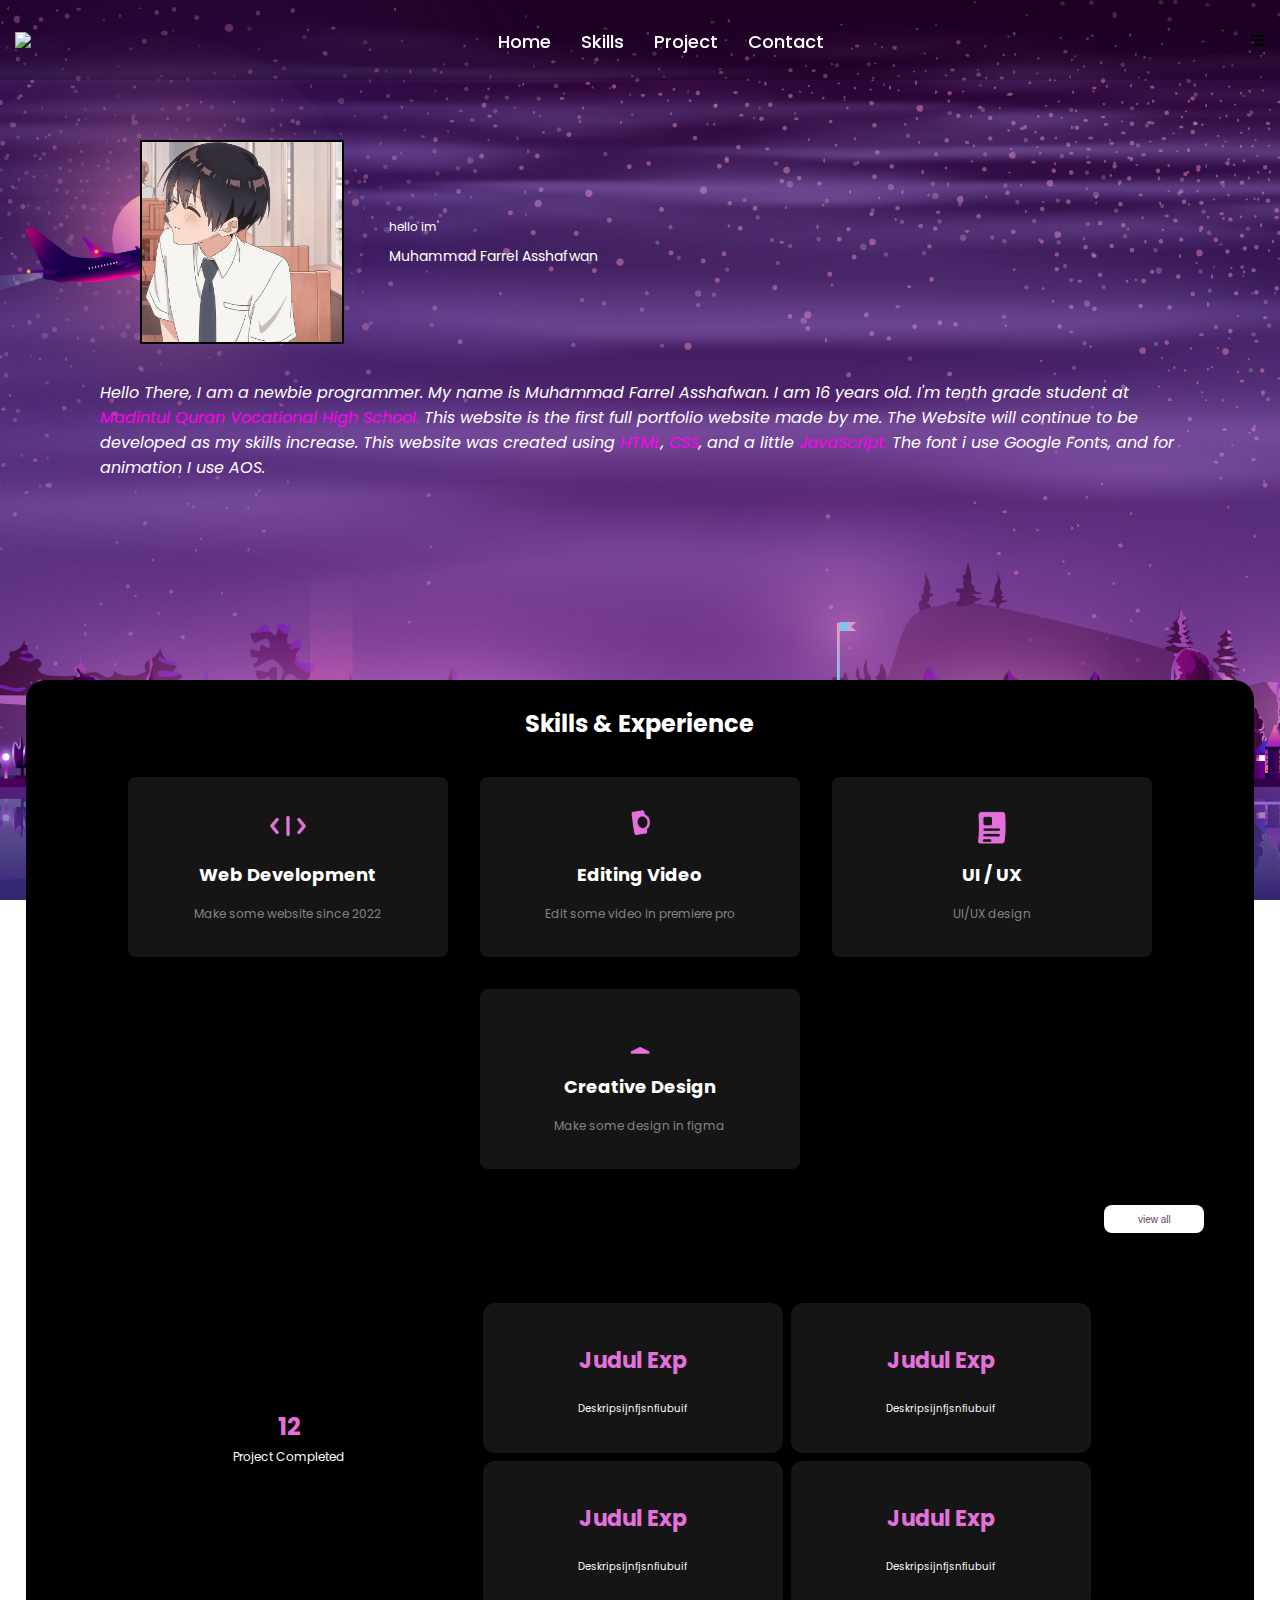
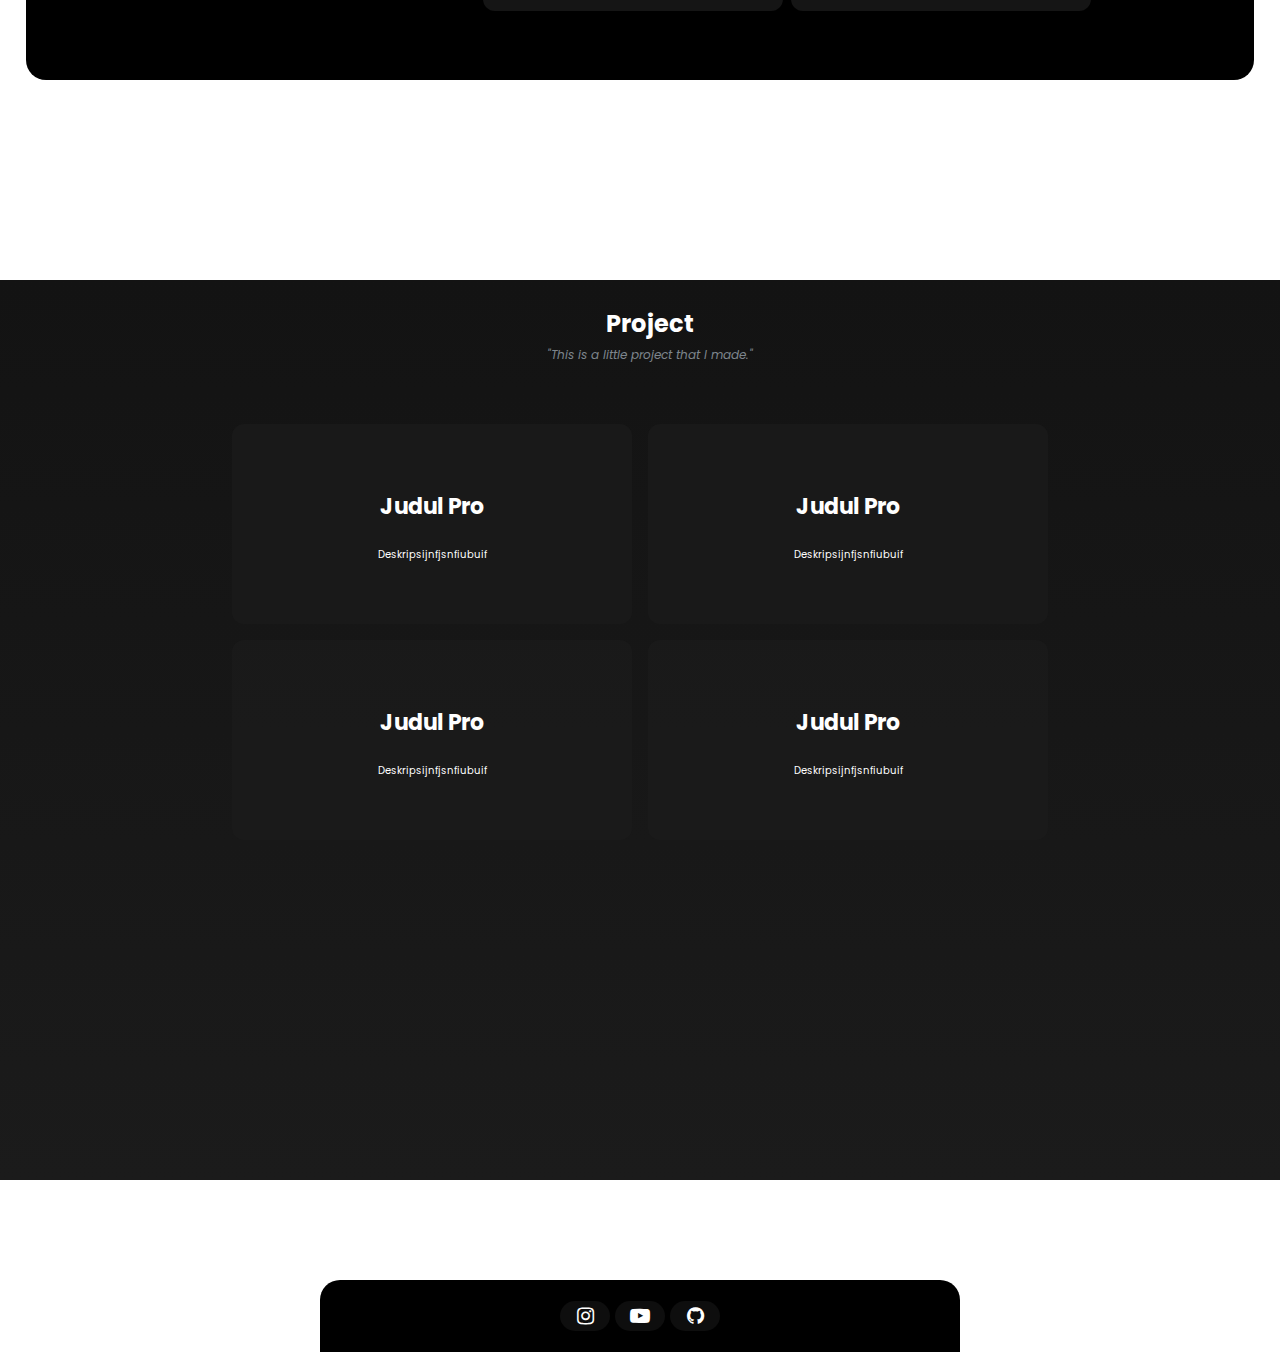
==== index.html @ 646ad8e6 "portfolio" ====
<!DOCTYPE html>
<html lang="en">

<head>
    <meta charset="UTF-8">
    <meta http-equiv="X-UA-Compatible" content="IE=edge">
    <meta name="viewport" content="width=device-width, initial-scale=1.0">
    <link rel="stylesheet" href="style.css">
    <link rel="stylesheet" href="https://cdnjs.cloudflare.com/ajax/libs/font-awesome/4.7.0/css/font-awesome.min.css">
    <title>sapwannn</title>
</head>

<body>
    <div class="container-navbar">
        <nav class="wrapper" id="menu">
            <img src="/">
            <ul class="navigation">
                <li><a href="#home">Home</a></li>
                <li><a href="#skills">Skills</a></li>
                <li><a href="#project">Project</a></li>
                <li><a href="mailto:felixasshafwan1@gmail.com" target="_blank">Contact</a></li>
            </ul>
            <i class="fa fa-bars"></i>
        </nav>
    </div>


    <!-- homepage -->

    <div class="about" id="home">
        <div class="about-container">
            <div class="about-konten">
                <img src="image/2.jpg">
                <div class="about-text">
                    <p class="nama-p">hello im'</p>
                    <h1><span class="nama-h1"></span></h1>
                    <p class="nama-p2">Muhammad Farrel Asshafwan</p>
                </div>
            </div>
            <p class="nama-p3"><i>Hello There, I am a newbie programmer.
                    My name is Muhammad Farrel Asshafwan. I am 16
                    years old. I'm tenth grade student at
                    <a class="link-text" href="https://smkmadinatulquran.sch.id/" target="_blank">Madintul Quran
                        Vocational High School.</a>
                    This website is the first full portfolio website
                    made by me. The Website will continue to be developed
                    as my skills increase. This website was created
                    using <a class="link-text" href="https://id.wikipedia.org/wiki/HTML" target="_blank">HTML</a>,
                    <a class="link-text" href="https://en.wikipedia.org/wiki/CSS" target="_blank">CSS</a>,
                    and a little
                    <a class="link-text" href="https://en.wikipedia.org/wiki/JavaScript" target="_blank">JavaScript.</a>
                    The font i use
                    Google Fonts,
                    and for animation
                    I use AOS.</i>
            </p>
        </div>
    </div>

    <!-- skills -->
    <div class="skills-center" id="skills">
        <div class="skills" id="skills">
            <div class="skills-text">
                <h1>Skills & Experience</h1>
            </div>

            <div class="card-container">
                <a href="/">
                    <p><button>view all</button></p>
                </a>
                <div class="card-body">
                    <div class="card" data-aos="fade-up">
                        <div class="card-konten">
                            <img src="icon/cute/code.gif">
                            <h2>Web Development</h2>
                            <p>Make some website since 2022</p>
                        </div>
                    </div>

                    <div class="card" data-aos="fade-up">
                        <div class="card-konten">
                            <img src="icon/cute/edit.gif">
                            <h2>Editing Video</h2>
                            <p>Edit some video in premiere pro</p>
                        </div>
                    </div>

                    <div class="card" data-aos="fade-up">
                        <div class="card-konten">
                            <img src="/icon/cute/ui.gif">
                            <h2>UI / UX</h2>
                            <p>UI/UX design </p>
                        </div>
                    </div>

                    <div class="card" data-aos="fade-up">
                        <div class="card-konten">
                            <img src="icon/cute/design.gif">
                            <h2>Creative Design</h2>
                            <p>Make some design in figma</p>
                        </div>
                    </div>
                </div>
            </div>


            <!-- experience -->

            <div class="experience">
                <div class="experience-konten">
                    <div class="exp-container">
                        <div class="exp-card2">
                            <h1>12</h1>
                            <p>Project Completed</p>
                        </div>
                        <div class="pusinganj">
                            <div class="exp-card">
                                <div class="exp-konten">
                                    <h1>Judul Exp</h1>
                                    <p>Deskripsijnfjsnfiubuif</p>
                                </div>
                                <div class="exp-konten">
                                    <h1>Judul Exp</h1>
                                    <p>Deskripsijnfjsnfiubuif</p>
                                </div>
                            </div>

                            <div class="exp-card">
                                <div class="exp-konten">
                                    <h1>Judul Exp</h1>
                                    <p>Deskripsijnfjsnfiubuif</p>
                                </div>
                                <div class="exp-konten">
                                    <h1>Judul Exp</h1>
                                    <p>Deskripsijnfjsnfiubuif</p>
                                </div>
                            </div>
                        </div>
                    </div>
                </div>
            </div>
        </div>

    </div>
    <!-- project -->

    <div class="project" id="project">
        <div class="pro-textc">
            <div class="pro-text">
                <h1>Project</h1>
                <i>
                    <p>"This is a little project that I made."</p>
                </i>
            </div>
        </div>

        <div class="pro">
            <div class="pro-card">
                <div class="pro-konten">
                    <h1>Judul Pro</h1>
                    <p>Deskripsijnfjsnfiubuif</p>
                </div>
                <div class="pro-konten">
                    <h1>Judul Pro</h1>
                    <p>Deskripsijnfjsnfiubuif</p>
                </div>
            </div>

            <div class="pro-card">
                <div class="pro-konten">
                    <h1>Judul Pro</h1>
                    <p>Deskripsijnfjsnfiubuif</p>
                </div>
                <div class="pro-konten">
                    <h1>Judul Pro</h1>
                    <p>Deskripsijnfjsnfiubuif</p>
                </div>
            </div>
        </div>



    </div>

    <!-- footer -->
    <div class="footer-center">
        <div class="footer">
            <div class="foo-container">
                <div class="foo-konten">
                    <div class="social-media">
                        <a href="instagram.html"><i class="fa fa-instagram"></i></a>
                        <a href=""><i class="fa fa-youtube-play"></i></a>
                        <a href=""><i class="fa fa-github"></i></a>
                    </div>
                </div>
            </div>
        </div>
    </div>
    <!-- script -->

    <script src="https://cdn.jsdelivr.net/npm/typed.js@2.0.12"></script>
    <script src="https://cdnjs.cloudflare.com/ajax/libs/gsap/3.11.4/gsap.min.js"></script>

    <script type="text/javascript">
        window.addEventListener('scroll', function () {
            var header = document.querySelector('.wrapper');
            header.classList.toggle('sticky', window.scrollY > 0)
        })
    </script>

    <script>
        var typed = new Typed('.nama-h1', {
            strings: ['VOCATIONAL HIGH SCHOOL STUDENT', ''],
            typeSpeed: 30,
            loop: true,
            smartBackspace: true,

        });
    </script>

    <!-- do not copy -->

    <!-- <script>
        document.oncontextmenu = function () {
            alert("Ciee mau inspect ceunah....");
            return false;
        }
    </script> -->


    <!-- apekek -->

    <script>
        function youtube() {
            let youtube = confirm('anda akan membuka youtube, anda yakin?')

            if (youtube) {
                window.location.assign('https://youtube.com/sapwan')
            } else {
                alert('thx')
            }
        }
    </script>

    <script src="script.js"></script>
</body>


</html>
---- style.css ----
@import url("https://fonts.googleapis.com/css2?family=Poppins:wght@400;500&display=swap");

@-webkit-keyframes glow {
  from {
    text-shadow: 0 0 2px purple, 0 0 2px purple, 0 0 2px purple;
  }
  to {
    text-shadow: 0 0 2px #ff00ea, 0 0 3px #ff00ea, 0 0 4px #ff00ea, 0 0 5px #ff00ea;
  }
}


* {
  scroll-behavior: smooth;
}

body {
  font-family: "Poppins", sans-serif;
  margin: 0;
  padding: 0;
  background: url(image/15\ \(1\).jpg);
  background-size: cover;
  background-position: top center;
  background-attachment: fixed;
}

.container-navbar {
  display: flex;
  width: 100%;
  height: 6vh;
  position: fixed;
  top: 0;
  right: 0px;
  left: 0px;
  z-index: 1000000000000;
  justify-content: center;
  /* background: purple; */
}

.wrapper {
  display: flex;
  justify-content: space-between;
  align-items: center;
  /* font-size: 20px; */
  padding: 15px;
  width: 100%;
  height: 50px;
  background-color: rgba(0, 0, 0, 0.202);
  transition: .6s;
  
}

.wrapper ul li{
  font-size: 22px;
  transition: .6s;
}

.wrapper.sticky{
  background-color: #1b1b1b9a;
  width: 80%;
  border-radius: 30px;
  box-shadow: 0 4px 8px 0 rgba(0, 0, 0, 0.2);
}

.wrapper.sticky ul li a{
  font-size: 15px;
  color: white;
  transition: all .6s ease-in-out;
}
.navigation {
  display: flex;
  flex-direction: row;
  justify-content: space-between;
}

.navigation  li {
  list-style-type: none;
  padding: 15px;
}

.navigation  li  a {
  color: white;
  font-size: 18px;
  font-weight: 500;
  text-decoration: none;
  text-transform: capitalize;
}

.navigation > li > a:hover {
  color: #ddd;
  transition: all 0.3s ease-in-out;
}

.active {
  background-color: black;
  color: white;
  padding: 15px;
}

.active:hover {
  color: white !important;
}

/* about */

.about {
  color: white;
  height: 95vh;
}

.about-container {
  /* margin: 100px 100px 0px 100px; */
}

.about-konten {
  display: flex;
  flex-direction: row;
  padding: 140px;
  padding-bottom: 0;
}

.about-konten img {
  width: 400px;
  border: 2px solid black;
}

.about-text {
  display: flex;
  flex-direction: column;
  margin-left: 40px;
  align-self: center;
}

.about-text p {
  text-align: start;
  margin: 5px;
}

.about-text h1{
  font-size: 40px;
  text-align: start;
  margin: 0;
  color: #ff00ea;
  font-weight: bold;
  animation: glow 1s ease-in-out infinite alternate;
}

.nama-p {
  font-size: 14px;
}

.nama-p2 {
  font-size: 16px;
}

.nama-p3 {
  text-align: start;
  padding: 100px;
  padding-top: 20px;
  padding-bottom: 60px;
  font-size: 18px;
}

.link-text {
  text-decoration: none;
  font-size: 18;
  color: #ff00ea;
  animation: glow 1s ease-in-out infinite alternate;
}

/* skills */

.skills-center {
  display: flex;
  justify-content: center;
  margin-top: 50px;
}

.skills {
  height: 100vh;
  background-color: black;
  /* background: linear-gradient(#1b1b1b, rgba(0, 0, 0, 0.926)); */
  width: 96vw;
  border-radius: 20px;
}

.skills-text {
  text-align: center;
  color: white;
  margin: 0px;
  padding-top: 10px;
}

.skills button {
  background-color: white;
  color: #633c60;
  font-size: 14px;
  border-radius: 8px;
  border: none;
  float: right;
  margin-right: 50px;
  width: 120px;
  height: 30px;
}

.skills button:hover {
  transition: 0.2s all ease-in-out;
  background-color: #633c60;
  color: white;
  font-size: 14px;
  border-radius: 8px;
  border: none;
  float: right;
  margin-right: 50px;
  width: 120px;
  height: 30px;
}


.card-container {
  display: flex;
  flex-direction: column-reverse;
}

.card-body {
  display: flex;
  justify-content: space-around;
  margin: 20px 0px;
}

.card {
  width: 340px;
  height: 200px;
  background-color: #1b1b1bc6;
  /* box-shadow: 0px 4px 12px 0px #7d858c; */
  border-radius: 8px;
}

.card-konten {
  display: flex;
  justify-content: center;
  align-items: center;
  flex-direction: column;
}

.card-konten > img {
  padding-top: 9%;
  width: 40px;
  height: 40px;
}

.card-konten h2 {
  color: white;
  font-size: 22px;
}

.card-konten p {
  font-size: 15px;
  color: #7d858c;
  margin: 4px;
}


/* experience */

.experience {
  margin: 70px;
}

.exp-container {
  display: flex;
  align-items: center;
  justify-content: space-evenly;
  text-align: center;
  gap: 200px;
}

.exp-card2 {
  display: flex;
  flex-direction: column;
  width: 200px;
  height: 100px;
}

.exp-card2 h1 {
  margin: 5px;
  color: #e471db;
}

.exp-card2 p {
  margin: 5px;
  color: white;
}


.pusinganj {
  display: flex;
  flex-direction: column;
  gap: 0.5rem;
}

.exp-card {
  display: flex;
  flex-direction: row;
  justify-content: flex-end;
  gap: 0.5rem;
}

.exp-konten {
  display: flex;
  flex-direction: column;
  justify-content: center;
  text-align: center;
  font-size: 14px;
  width: 400px;
  height: 200px;
  background-color: #1b1b1bc6;
  border-radius: 12px;
  color: white;
}

.exp-konten h1 {
  color: #e471db;
}



/* project */

.project {
  margin-top: 200px;
  background: linear-gradient(rgba(0, 0, 0, 0.926), #1b1b1b);
  height: 100vh;
}

.pro-textc {
  margin: 60px;
}

.pro-text {
  padding-left: 20px;
  padding-top: 10px;
  text-align: center;
}

.pro-text h1 {
  color: white;
  margin-bottom: 5px;
}

.pro-text p {
  color: #7d858c;
  margin:0 ;
}

.pro {
  margin-top: 2%;
  display: flex;
  flex-direction: column;
  gap: 1rem;
  align-items: center;
}

.pro-card {
  display: flex;
  flex-direction: row;
  justify-content: flex-end;
  gap: 1rem;
}

.pro-konten {
  display: flex;
  flex-direction: column;
  justify-content: center;
  text-align: center;
  font-size: 14px;
  width: 600px;
  height: 300px;
  background-color: #1b1b1bc6;
  border-radius: 12px;
  color: white;
}


/* footer */

.footer-center {
  display: flex;
  justify-content: center;
}

.footer {
  margin-top: 100px;
  height: 10vh;
  width: 50vw;
  border-top-left-radius: 20px;
  border-top-right-radius: 20px;
  background-color: black;
  display: flex;
  align-items: center;
  justify-content: center;
}

.social-media {
  animation: glow 1s ease-in-out infinite alternate;
  display: flex;
  flex-direction: row;
  justify-content: space-evenly;
  gap: 5px;
}

.social-media a {
  text-decoration: none;
  color: white;
  font-size: 30px;
  background-color: #1b1b1b81;
  width: 50px;
  border-radius: 60px;
  text-align: center;
}


/* responsive hp kecil */

@media screen and (max-width: 1502px){
  .container-navbar {

  }

  /* body */

  .about {
    height: 70vh;
  }

  .about-konten img {
    width: 200px;
  }
  .about-text h1 {
    font-size: 20px;
  }
  .about-text p {
    text-align: start;
    margin: 5px;
  }
  .nama-p {
    font-size: 12px;
  }
  .nama-p2 {
    font-size: 14px;
  }
  .nama-p3 {
    text-align: start;
    padding: 100px;
    padding-top: 20px;
    padding-bottom: 60px;
    font-size: 16px;
  }

  /* skills */

  .skills {
    height: 1000px;
  }

  .skills-text h1 {
    font-size: 24px;
  }

  .skills button {
    width: 100px;
    height: 28px;
    font-size: 10px;
  }

  .card {
    width: 320px;
    height: 180px;
  }

  .card-body {
    display: flex;
    flex-wrap: wrap;
    gap: 2rem;
    margin: 20px 20px;
    justify-content: center;
  }

  .card-konten h2 {
    color: white;
    font-size: 18px;
  }
  
  .card-konten p {
    font-size: 12px;
    color: #7d858c;
    margin: 2px;
  }

  /* exp */

  .exp-container {
    gap: 0;
  }

  .exp-card2 h1{
    margin: 2px;
    font-size: 24px;
  }

  .exp-card2 p {
    margin: 2px;
    font-size: 12px;
  }

  .exp-konten {
    width: 300px;
    height: 150px;
  }

  .exp-konten h1 {
    font-size: 22px;
  }

  .exp-konten p {
    font-size: 10px;
  }

  /* project */

  .pro-text h1 {
    font-size: 24px;
  }

  .pro-text p {
    font-size: 12px;
  }

  .pro-konten {
    width: 400px;
    height: 200px;
  }

  .pro-konten h1 {
    font-size: 22px;
  }

  .pro-konten p {
    font-size: 10px;
  }

  /* footer */

  .footer {
    height: 8vh;
  }

  .social-media a {
    font-size: 20px;
  }



}

@media screen and (max-width: 955px){
  .container-navbar {

  }

  /* body */

  .about {
    height: 70vh;
  }

  .about-konten img {
    width: 200px;
  }
  .about-text h1 {
    font-size: 20px;
  }
  .about-text p {
    text-align: start;
    margin: 5px;
  }
  .nama-p {
    font-size: 12px;
  }
  .nama-p2 {
    font-size: 14px;
  }
  .nama-p3 {
    text-align: start;
    padding: 100px;
    padding-top: 20px;
    padding-bottom: 60px;
    font-size: 16px;
  }

  /* skills */

  .skills {
    height: 1000px;
  }

  .skills-text h1 {
    font-size: 24px;
  }

  .skills button {
    width: 100px;
    height: 28px;
    font-size: 10px;
  }

  .card {
    width: 320px;
    height: 180px;
  }

  .card-body {
    display: flex;
    flex-wrap: wrap;
    gap: 2rem;
    margin: 20px 20px;
    justify-content: center;
  }

  .card-konten h2 {
    color: white;
    font-size: 18px;
  }
  
  .card-konten p {
    font-size: 12px;
    color: #7d858c;
    margin: 2px;
  }

  /* exp */

  .exp-container {
    gap: 0;
  }

  .exp-card2 h1{
    margin: 1px;
    font-size: 20px;
  }

  .exp-card2 p {
    margin: 2px;
    font-size: 10px;
  }

  .exp-konten {
    width: 300px;
    height: 150px;
  }

  .exp-konten h1 {
    font-size: 22px;
  }

  .exp-konten p {
    font-size: 10px;
  }

  /* project */

  .pro-text h1 {
    font-size: 24px;
  }

  .pro-text p {
    font-size: 12px;
  }

  .pro-konten {
    width: 400px;
    height: 200px;
  }

  .pro-konten h1 {
    font-size: 22px;
  }

  .pro-konten p {
    font-size: 10px;
  }

  /* footer */

  .footer {
    height: 8vh;
  }

  .social-media a {
    font-size: 20px;
  }



}

@media screen and (max-width: 853px){
  .container-navbar {

  }

  /* body */

  .about {
    height: 70vh;
  }

  .about-konten img {
    width: 200px;
  }
  .about-text h1 {
    font-size: 20px;
  }
  .about-text p {
    text-align: start;
    margin: 5px;
  }
  .nama-p {
    font-size: 12px;
  }
  .nama-p2 {
    font-size: 14px;
  }
  .nama-p3 {
    text-align: start;
    padding: 100px;
    padding-top: 20px;
    padding-bottom: 60px;
    font-size: 16px;
  }

  /* skills */

  .skills {
    height: 1000px;
  }

  .skills-text h1 {
    font-size: 24px;
  }

  .skills button {
    width: 100px;
    height: 28px;
    font-size: 10px;
  }

  .card {
    width: 320px;
    height: 180px;
  }

  .card-body {
    display: flex;
    flex-wrap: wrap;
    gap: 2rem;
    margin: 20px 20px;
    justify-content: center;
  }

  .card-konten h2 {
    color: white;
    font-size: 18px;
  }
  
  .card-konten p {
    font-size: 12px;
    color: #7d858c;
    margin: 2px;
  }

  /* exp */

  .exp-container {
    gap: 0;
  }

  .exp-card2 h1{
    margin: 1px;
    font-size: 20px;
  }

  .exp-card2 p {
    margin: 2px;
    font-size: 10px;
  }

  .exp-konten {
    width: 300px;
    height: 150px;

  }

  .exp-konten h1 {
    font-size: 22px;
  }

  .exp-konten p {
    font-size: 10px;
  }

  /* project */

  .pro-text h1 {
    font-size: 24px;
  }

  .pro-text p {
    font-size: 12px;
  }

  .pro-konten {
    width: 400px;
    height: 200px;
  }

  .pro-konten h1 {
    font-size: 22px;
  }

  .pro-konten p {
    font-size: 10px;
  }

  /* footer */

  .footer {
    height: 8vh;
  }

  .social-media a {
    font-size: 20px;
  }



}
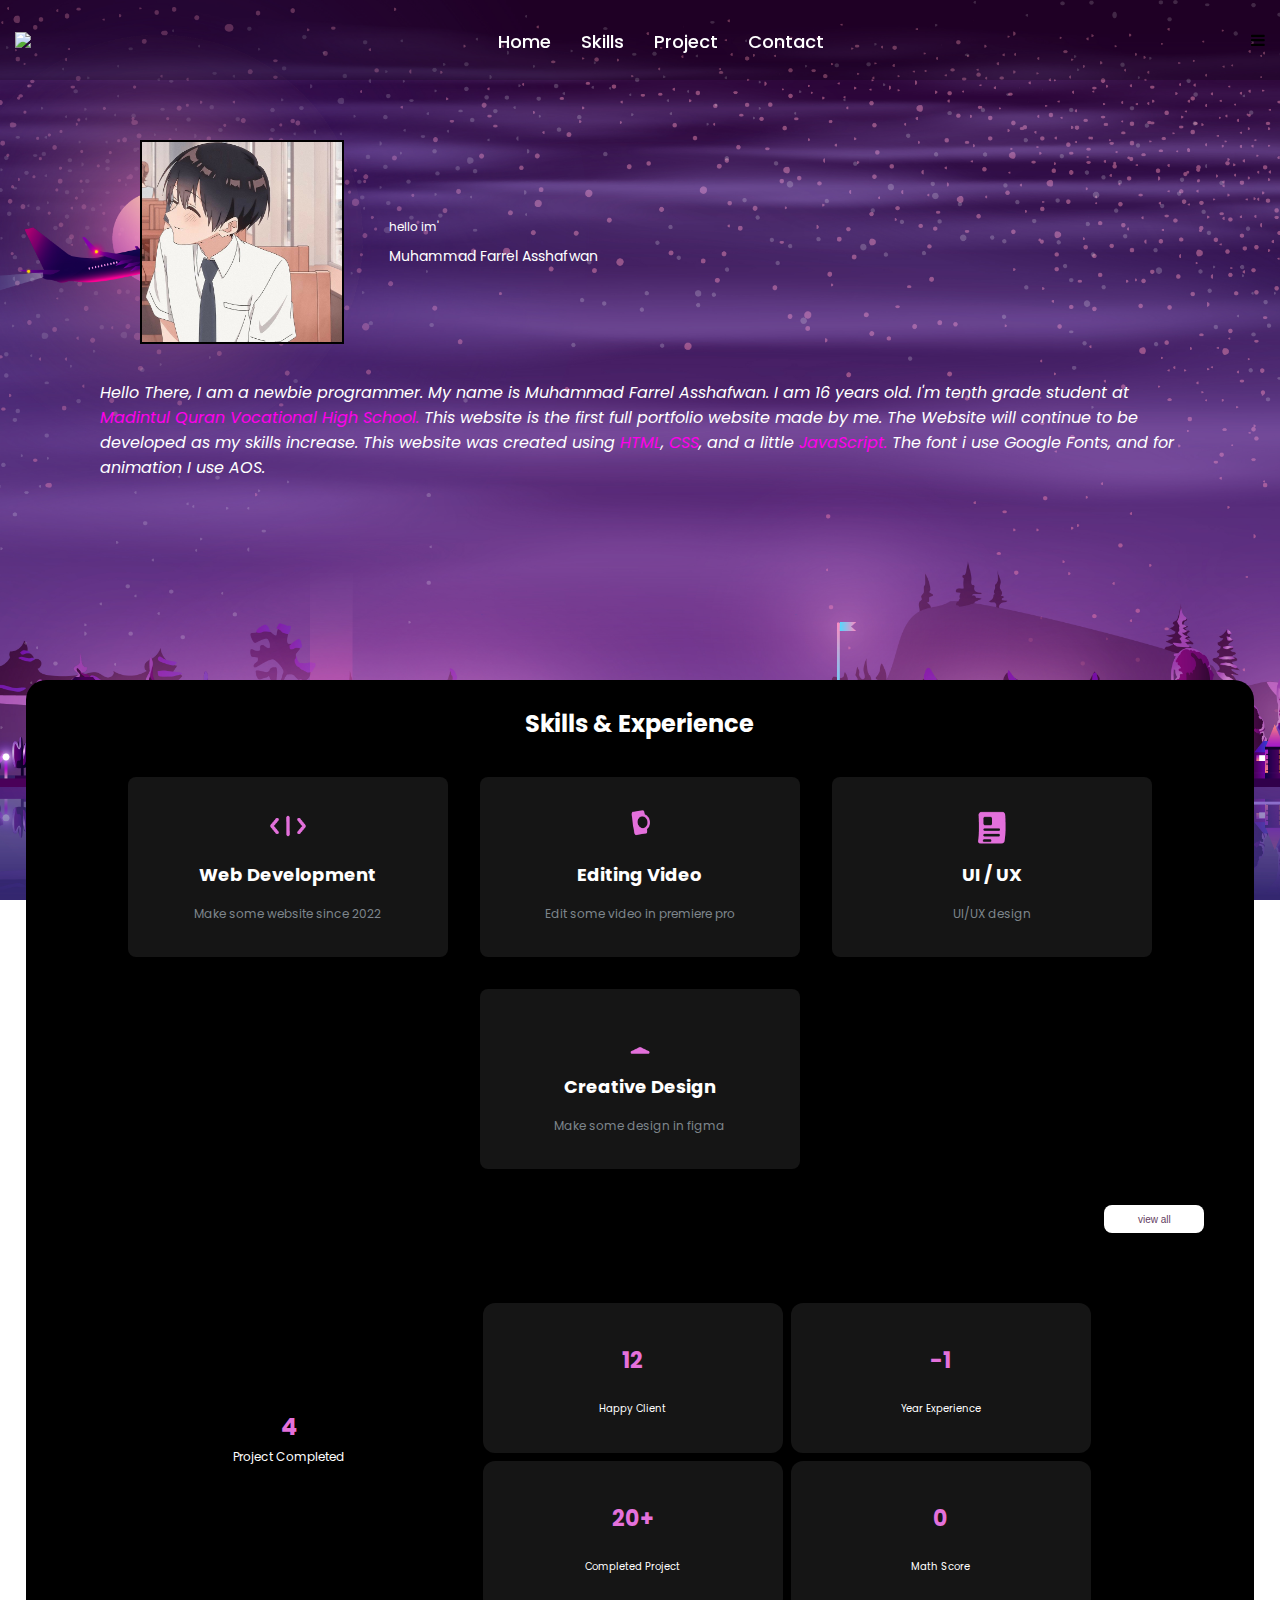
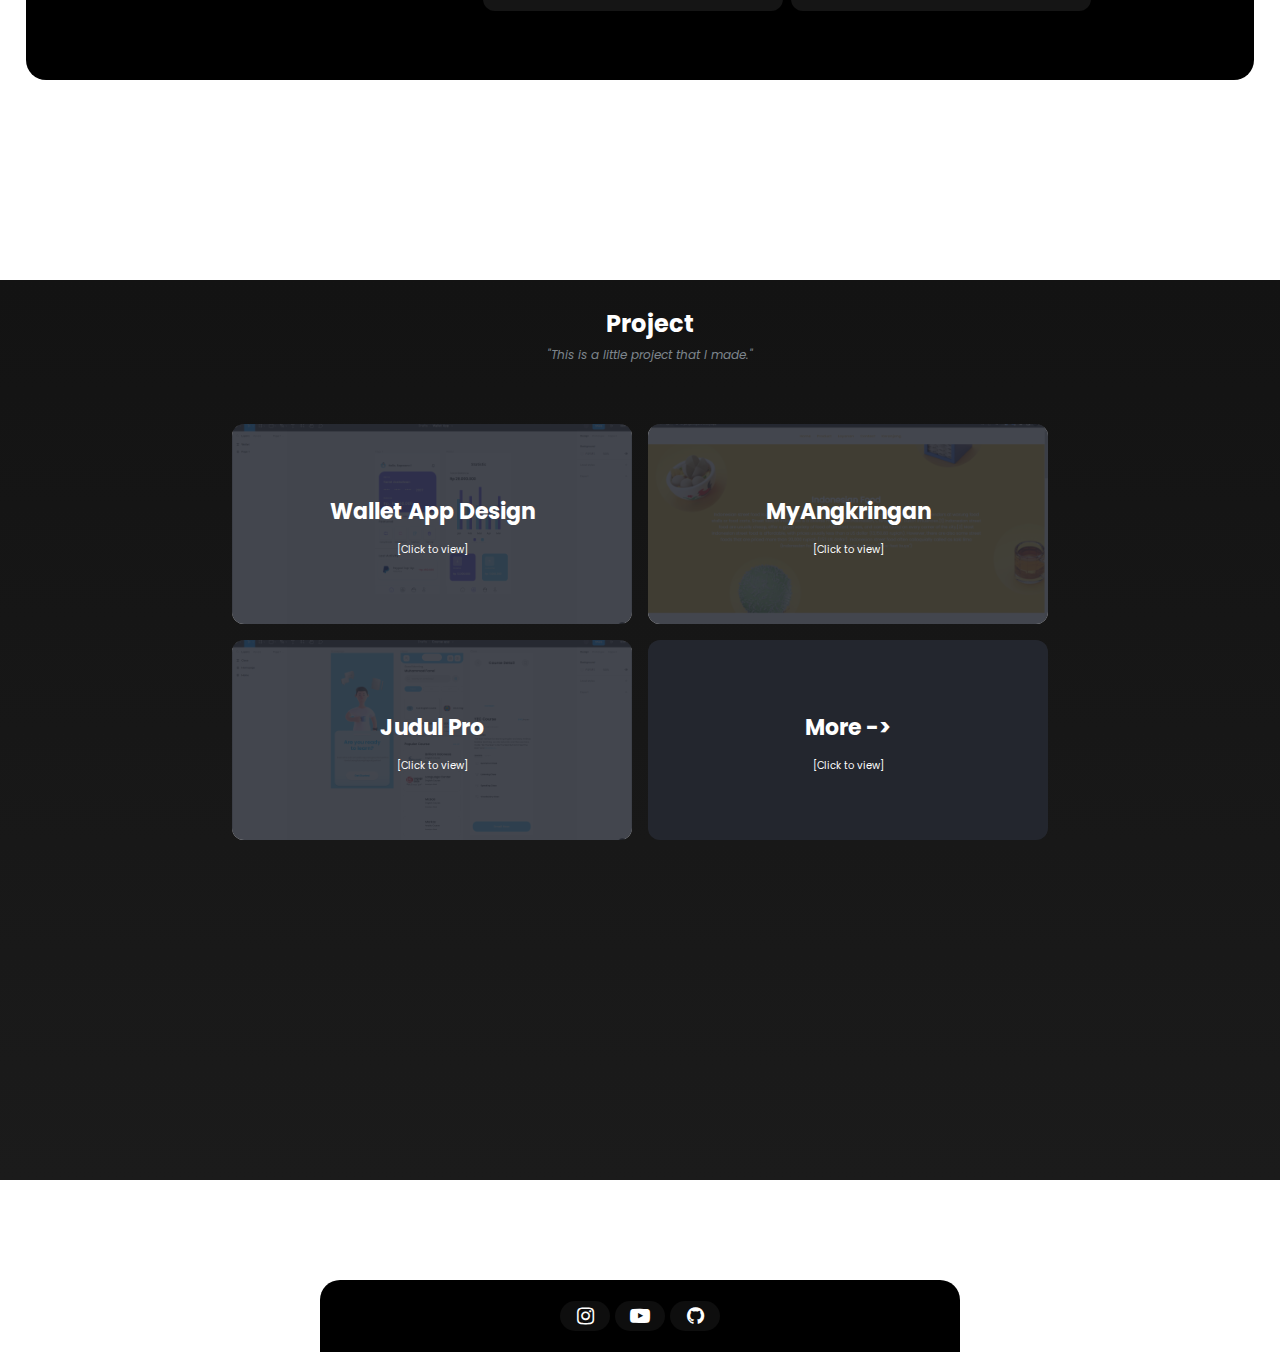
==== commit 1563ef37: "0.2" ====
--- a/index.html
+++ b/index.html
@@ -7,6 +7,7 @@
     <meta name="viewport" content="width=device-width, initial-scale=1.0">
     <link rel="stylesheet" href="style.css">
     <link rel="stylesheet" href="https://cdnjs.cloudflare.com/ajax/libs/font-awesome/4.7.0/css/font-awesome.min.css">
+    <link rel="icon" href="icon/cute/code.gif">
     <title>sapwannn</title>
 </head>
 
@@ -110,32 +111,35 @@
                 <div class="experience-konten">
                     <div class="exp-container">
                         <div class="exp-card2">
-                            <h1>12</h1>
+                            <h1>4</h1>
                             <p>Project Completed</p>
                         </div>
-                        <div class="pusinganj">
+                        <div class="item-1">
+                            <div class="pusinganj">
+                                <div class="exp-card">
+                                    <div class="exp-konten">
+                                        <h1>12</h1>
+                                        <p>Happy Client</p>
+                                    </div>
+                                    <div class="exp-konten">
+                                        <h1>-1</h1>
+                                        <p>Year Experience</p>
+                                    </div>
+                                </div>
+                            </div>
+
                             <div class="exp-card">
                                 <div class="exp-konten">
-                                    <h1>Judul Exp</h1>
-                                    <p>Deskripsijnfjsnfiubuif</p>
+                                    <h1>20+</h1>
+                                    <p>Completed Project</p>
                                 </div>
                                 <div class="exp-konten">
-                                    <h1>Judul Exp</h1>
-                                    <p>Deskripsijnfjsnfiubuif</p>
+                                    <h1>0</h1>
+                                    <p>Math Score</p>
                                 </div>
                             </div>
-
-                            <div class="exp-card">
-                                <div class="exp-konten">
-                                    <h1>Judul Exp</h1>
-                                    <p>Deskripsijnfjsnfiubuif</p>
-                                </div>
-                                <div class="exp-konten">
-                                    <h1>Judul Exp</h1>
-                                    <p>Deskripsijnfjsnfiubuif</p>
-                                </div>
-                            </div>
-                        </div>
+                        </div>
+
                     </div>
                 </div>
             </div>
@@ -156,24 +160,41 @@
 
         <div class="pro">
             <div class="pro-card">
+                <div class="pro-konten design">
+                    <div class="pro-title">
+                        <a
+                            href="https://www.figma.com/file/cu4I8w7ZpI0JVRjGTTDQMb/Wallet-App?node-id=0%3A1&t=2slORShEPmkWuY1y-0">
+                            <h1>Wallet App Design</h1>
+                            <p>[Click to view]</p>
+                        </a>
+                    </div>
+                </div>
+                <div class="pro-konten myangkringan">
+                    <div class="pro-title">
+                        <a href="https://myangkringan.netlify.app/">
+                            <h1>MyAngkringan</h1>
+                            <p>[Click to view]</p>
+                        </a>
+                    </div>
+                </div>
+            </div>
+
+            <div class="pro-card ">
+                <div class="pro-konten courseapp">
+                    <div class="pro-title">
+                        <a href="https://www.figma.com/file/1PpTtT7mvBvwA7afaP9ETp/Course-app?node-id=0%3A1&t=iumP52LBMfvbnWMj-0">
+                            <h1>Judul Pro</h1>
+                            <p>[Click to view]</p>
+                        </a>
+                    </div>
+                </div>
                 <div class="pro-konten">
-                    <h1>Judul Pro</h1>
-                    <p>Deskripsijnfjsnfiubuif</p>
-                </div>
-                <div class="pro-konten">
-                    <h1>Judul Pro</h1>
-                    <p>Deskripsijnfjsnfiubuif</p>
-                </div>
-            </div>
-
-            <div class="pro-card">
-                <div class="pro-konten">
-                    <h1>Judul Pro</h1>
-                    <p>Deskripsijnfjsnfiubuif</p>
-                </div>
-                <div class="pro-konten">
-                    <h1>Judul Pro</h1>
-                    <p>Deskripsijnfjsnfiubuif</p>
+                    <div class="pro-title">
+                        <a href="project.html">
+                            <h1>More -></h1>
+                            <p>[Click to view]</p>
+                        </a>
+                    </div>
                 </div>
             </div>
         </div>
@@ -222,7 +243,7 @@
 
     <!-- <script>
         document.oncontextmenu = function () {
-            alert("Ciee mau inspect ceunah....");
+            alert("Cieee yang mau inspect nii....");
             return false;
         }
     </script> -->
@@ -242,6 +263,10 @@
         }
     </script>
 
+    <script>
+        document.getElementsByName
+    </script>
+
     <script src="script.js"></script>
 </body>
 
--- a/style.css
+++ b/style.css
@@ -224,7 +224,7 @@
 
 .card-body {
   display: flex;
-  justify-content: space-around;
+  justify-content: space-evenly;
   margin: 20px 0px;
 }
 
@@ -294,6 +294,12 @@
 
 
 .pusinganj {
+  display: flex;
+  flex-direction: column;
+  gap: 0.5rem;
+}
+
+.item-1 {
   display: flex;
   flex-direction: column;
   gap: 0.5rem;
@@ -381,6 +387,56 @@
   color: white;
 }
 
+.pro-title {
+  display: flex;
+  flex-direction: column;
+  border-radius: 12px;
+  opacity: 1;
+  width: 100%;
+  height: 100%;
+  align-items: center;
+  text-align: center;
+  justify-content: center;
+  background: #252932dc;
+}
+
+.pro-title:hover {
+  display: flex;
+  flex-direction: column;
+  border-radius: 12px;
+  opacity: 10;
+  width: 100%;
+  height: 100%;
+  align-items: center;
+  text-align: center;
+  justify-content: center;
+  background: #252932f0;
+  transition: 0.3s all ease-in-out;
+}
+
+
+.pro-title a {
+  text-decoration: none;
+  color: white;
+}
+
+.design {
+  background: url(project/walletapp.png);
+  background-size: cover;
+  background-position: center center;
+}
+
+.myangkringan {
+  background: url(project/myangkringan.png);
+  background-size: cover;
+  background-position: center center;
+}
+
+.courseapp {
+  background: url(project/course.png);
+  background-size: cover;
+  background-position: center center;
+}
 
 /* footer */
 
@@ -420,7 +476,7 @@
 }
 
 
-/* responsive hp kecil */
+/* responsive */
 
 @media screen and (max-width: 1502px){
   .container-navbar {
@@ -704,7 +760,7 @@
 
 }
 
-@media screen and (max-width: 853px){
+@media screen and (max-width: 820px){
   .container-navbar {
 
   }
@@ -782,7 +838,7 @@
   /* exp */
 
   .exp-container {
-    gap: 0;
+    gap: 20px;
   }
 
   .exp-card2 h1{
@@ -820,8 +876,8 @@
   }
 
   .pro-konten {
-    width: 400px;
-    height: 200px;
+    width: 360px;
+    height: 160px;
   }
 
   .pro-konten h1 {
@@ -846,3 +902,1257 @@
 
 }
 
+@media screen and (max-width: 743px){
+  .container-navbar {
+
+  }
+
+  /* body */
+
+  .about {
+    height: 70vh;
+  }
+
+  .about-konten img {
+    width: 180px;
+  }
+  .about-text h1 {
+    font-size: 16px;
+  }
+  .about-text p {
+    text-align: start;
+    margin: 5px;
+  }
+  .nama-p {
+    font-size: 8px;
+  }
+  .nama-p2 {
+    font-size: 10px;
+  }
+  .nama-p3 {
+    text-align: start;
+    padding: 100px;
+    padding-top: 20px;
+    padding-bottom: 60px;
+    font-size: 12px;
+  }
+
+  /* skills */
+
+  .skills {
+    height: 900px;
+  }
+
+  .skills-text h1 {
+    font-size: 20px;
+  }
+
+  .skills button {
+    width: 100px;
+    height: 28px;
+    font-size: 10px;
+  }
+
+  .card {
+    width: 300px;
+    height: 160px;
+  }
+
+  .card-body {
+    display: flex;
+    flex-wrap: wrap;
+    gap: 2rem;
+    margin: 20px 20px;
+    justify-content: center;
+  }
+
+  .card-konten h2 {
+    color: white;
+    font-size: 16px;
+  }
+  
+  .card-konten p {
+    font-size: 10px;
+    color: #7d858c;
+    margin: 2px;
+  }
+
+  .card-konten img {
+    width: 28px;
+    height: 28px;
+  }
+
+  /* exp */
+
+  .exp-container {
+    gap: 20px;
+  }
+
+  .exp-card2 h1{
+    margin: 1px;
+    font-size: 16px;
+  }
+
+  .exp-card2 p {
+    margin: 2px;
+    font-size: 8px;
+  }
+
+  .exp-konten {
+    width: 260px;
+    height: 120px;
+  }
+
+  .exp-konten h1 {
+    font-size: 18px;
+  }
+
+  .exp-konten p {
+    font-size: 8px;
+  }
+
+  /* project */
+
+  .pro-text h1 {
+    font-size: 20px;
+  }
+
+  .pro-text p {
+    font-size: 10px;
+  }
+
+  .pro-konten {
+    width: 340px;
+    height: 140px;
+  }
+
+  .pro-konten h1 {
+    font-size: 20px;
+  }
+
+  .pro-konten p {
+    font-size: 8px;
+  }
+
+  /* footer */
+
+  .footer {
+    height: 8vh;
+  }
+
+  .social-media a {
+    font-size: 20px;
+  }
+
+
+
+}
+
+@media screen and (max-width: 700px){
+  .container-navbar {
+
+  }
+
+  /* body */
+
+  .about {
+    height: 70vh;
+  }
+
+  .about-konten img {
+    width: 180px;
+  }
+  .about-text h1 {
+    font-size: 16px;
+  }
+  .about-text p {
+    text-align: start;
+    margin: 5px;
+  }
+  .nama-p {
+    font-size: 8px;
+  }
+  .nama-p2 {
+    font-size: 10px;
+  }
+  .nama-p3 {
+    text-align: start;
+    padding: 100px;
+    padding-top: 20px;
+    padding-bottom: 60px;
+    font-size: 12px;
+  }
+
+  /* skills */
+
+  .skills {
+    height: 900px;
+  }
+
+  .skills-text h1 {
+    font-size: 20px;
+  }
+
+  .skills button {
+    width: 100px;
+    height: 28px;
+    font-size: 10px;
+  }
+
+  .card {
+    width: 280px;
+    height: 140px;
+  }
+
+  .card-body {
+    display: flex;
+    flex-wrap: wrap;
+    gap: 2rem;
+    margin: 20px 20px;
+    justify-content: center;
+  }
+
+  .card-konten h2 {
+    color: white;
+    font-size: 14px;
+  }
+  
+  .card-konten p {
+    font-size: 8px;
+    color: #7d858c;
+    margin: 2px;
+  }
+
+  .card-konten img {
+    width: 26px;
+    height: 26px;
+  }
+
+  /* exp */
+
+  .exp-container {
+    gap: 20px;
+  }
+
+  .exp-card2 h1{
+    margin: 1px;
+    font-size: 16px;
+  }
+
+  .exp-card2 p {
+    margin: 2px;
+    font-size: 8px;
+  }
+
+  .exp-konten {
+    width: 260px;
+    height: 120px;
+  }
+
+  .exp-konten h1 {
+    font-size: 18px;
+  }
+
+  .exp-konten p {
+    font-size: 8px;
+  }
+
+  /* project */
+
+  .pro-text h1 {
+    font-size: 20px;
+  }
+
+  .pro-text p {
+    font-size: 10px;
+  }
+
+  .pro-konten {
+    width: 320px;
+    height: 130px;
+  }
+
+  .pro-konten h1 {
+    font-size: 18px;
+  }
+
+  .pro-konten p {
+    font-size: 6px;
+  }
+
+  /* footer */
+
+  .footer {
+    height: 8vh;
+  }
+
+  .social-media a {
+    font-size: 20px;
+  }
+
+
+
+}
+
+@media screen and (max-width: 658px){
+  .container-navbar {
+
+  }
+
+  /* body */
+
+  .about {
+    height: 70vh;
+  }
+
+  .about-konten img {
+    width: 180px;
+  }
+  .about-text h1 {
+    font-size: 16px;
+  }
+  .about-text p {
+    text-align: start;
+    margin: 5px;
+  }
+  .nama-p {
+    font-size: 8px;
+  }
+  .nama-p2 {
+    font-size: 10px;
+  }
+  .nama-p3 {
+    text-align: start;
+    padding: 100px;
+    padding-top: 20px;
+    padding-bottom: 60px;
+    font-size: 12px;
+  }
+
+  /* skills */
+
+  .skills {
+    height: 1220px;
+  }
+
+  .skills-text h1 {
+    font-size: 20px;
+  }
+
+  .skills button {
+    width: 100px;
+    height: 28px;
+    font-size: 10px;
+  }
+
+  .card {
+    width: 280px;
+    height: 140px;
+  }
+
+  .card-body {
+    display: flex;
+    flex-wrap: wrap;
+    gap: 2rem;
+    margin: 20px 20px;
+    justify-content: center;
+  }
+
+  .card-konten h2 {
+    color: white;
+    font-size: 14px;
+  }
+  
+  .card-konten p {
+    font-size: 8px;
+    color: #7d858c;
+    margin: 2px;
+  }
+
+  .card-konten img {
+    width: 26px;
+    height: 26px;
+  }
+
+  /* exp */
+
+  .exp-container {
+    gap: 20px;
+    display: flex;
+    flex-direction: column-reverse;
+  }
+
+  .exp-card2 h1{
+    margin: 1px;
+    font-size: 16px;
+  }
+
+  .exp-card2 p {
+    margin: 2px;
+    font-size: 8px;
+  }
+
+  .exp-konten {
+    width: 260px;
+    height: 120px;
+  }
+
+  .exp-konten h1 {
+    font-size: 18px;
+  }
+
+  .exp-konten p {
+    font-size: 8px;
+  }
+
+  /* project */
+
+  .pro-text h1 {
+    font-size: 20px;
+  }
+
+  .pro-text p {
+    font-size: 10px;
+  }
+
+  .pro-konten {
+    width: 290px;
+    height: 140px;
+  }
+
+  .pro-konten h1 {
+    font-size: 18px;
+  }
+
+  .pro-konten p {
+    font-size: 6px;
+  }
+
+  /* footer */
+
+  .footer {
+    height: 8vh;
+  }
+
+  .social-media a {
+    font-size: 20px;
+  }
+
+
+
+}
+
+@media screen and (max-width: 568px){
+  .container-navbar {
+
+  }
+
+  /* body */
+
+  .about {
+    height: 70vh;
+  }
+
+  .about-konten img {
+    width: 140px;
+  }
+  .about-text h1 {
+    font-size: 13px;
+  }
+  .about-text p {
+    text-align: start;
+    margin: 5px;
+  }
+  .nama-p {
+    font-size: 5px;
+  }
+  .nama-p2 {
+    font-size: 7px;
+  }
+  .nama-p3 {
+    text-align: start;
+    padding: 100px;
+    padding-top: 20px;
+    padding-bottom: 60px;
+    font-size: 10px;
+  }
+
+  /* skills */
+
+  .skills {
+    height: 1220px;
+  }
+
+  .skills-text h1 {
+    font-size: 20px;
+  }
+
+  .skills button {
+    width: 100px;
+    height: 28px;
+    font-size: 10px;
+  }
+
+  .card {
+    width: 280px;
+    height: 140px;
+  }
+
+  .card-body {
+    display: flex;
+    flex-wrap: wrap;
+    gap: 2rem;
+    margin: 20px 20px;
+    justify-content: center;
+  }
+
+  .card-konten h2 {
+    color: white;
+    font-size: 14px;
+  }
+  
+  .card-konten p {
+    font-size: 8px;
+    color: #7d858c;
+    margin: 2px;
+  }
+
+  .card-konten img {
+    width: 26px;
+    height: 26px;
+  }
+
+  /* exp */
+
+  .exp-container {
+    gap: 20px;
+    display: flex;
+    flex-direction: column-reverse;
+  }
+
+  .exp-card2 h1{
+    margin: 1px;
+    font-size: 16px;
+  }
+
+  .exp-card2 p {
+    margin: 2px;
+    font-size: 8px;
+  }
+
+  .exp-konten {
+    width: 250px;
+    height: 120px;
+  }
+
+  .exp-konten h1 {
+    font-size: 18px;
+  }
+
+  .exp-konten p {
+    font-size: 8px;
+  }
+
+  /* project */
+
+  .pro-card {
+    display: flex;
+    flex-direction: column;
+  }
+
+  .pro-text h1 {
+    font-size: 20px;
+  }
+
+  .pro-text p {
+    font-size: 10px;
+  }
+
+  .pro-konten {
+    width: 290px;
+    height: 140px;
+  }
+
+  .pro-konten h1 {
+    font-size: 18px;
+  }
+
+  .pro-konten p {
+    font-size: 6px;
+  }
+
+  /* footer */
+
+  .footer {
+    height: 8vh;
+  }
+
+  .social-media a {
+    font-size: 20px;
+  }
+
+
+
+}
+
+@media screen and (max-width: 540px){
+  .container-navbar {
+
+  }
+
+  /* body */
+
+  .about {
+    height: 70vh;
+  }
+
+  .about-konten img {
+    width: 180px;
+  }
+  .about-text h1 {
+    font-size: 16px;
+  }
+  .about-text p {
+    text-align: start;
+    margin: 5px;
+  }
+  .nama-p {
+    font-size: 8px;
+  }
+  .nama-p2 {
+    font-size: 10px;
+  }
+  .nama-p3 {
+    text-align: start;
+    padding: 100px;
+    padding-top: 20px;
+    padding-bottom: 60px;
+    font-size: 12px;
+  }
+
+  /* skills */
+
+  .skills {
+    height: 1220px;
+  }
+
+  .skills-text h1 {
+    font-size: 20px;
+  }
+
+  .skills button {
+    width: 100px;
+    height: 28px;
+    font-size: 10px;
+  }
+
+  .card {
+    width: 280px;
+    height: 140px;
+  }
+
+  .card-body {
+    display: flex;
+    flex-wrap: wrap;
+    gap: 2rem;
+    margin: 20px 20px;
+    justify-content: center;
+  }
+
+  .card-konten h2 {
+    color: white;
+    font-size: 14px;
+  }
+  
+  .card-konten p {
+    font-size: 8px;
+    color: #7d858c;
+    margin: 2px;
+  }
+
+  .card-konten img {
+    width: 26px;
+    height: 26px;
+  }
+
+  /* exp */
+
+  .exp-container {
+    gap: 20px;
+    display: flex;
+    flex-direction: column-reverse;
+  }
+
+  .exp-card2 h1{
+    margin: 1px;
+    font-size: 16px;
+  }
+
+  .exp-card2 p {
+    margin: 2px;
+    font-size: 8px;
+  }
+
+  .exp-konten {
+    width: 230px;
+    height: 120px;
+  }
+
+  .exp-konten h1 {
+    font-size: 18px;
+  }
+
+  .exp-konten p {
+    font-size: 8px;
+  }
+
+  /* project */
+
+  .pro-card {
+    display: flex;
+    flex-direction: column;
+  }
+
+  .pro-text h1 {
+    font-size: 20px;
+  }
+
+  .pro-text p {
+    font-size: 10px;
+  }
+
+  .pro-konten {
+    width: 290px;
+    height: 140px;
+  }
+
+  .pro-konten h1 {
+    font-size: 18px;
+  }
+
+  .pro-konten p {
+    font-size: 6px;
+  }
+
+  /* footer */
+
+  .footer {
+    height: 8vh;
+  }
+
+  .social-media a {
+    font-size: 20px;
+  }
+
+
+
+}
+
+@media screen and (max-width: 500px){
+  .container-navbar {
+
+  }
+
+  /* body */
+
+  .about {
+    height: 90vh;
+  }
+
+  .about-konten {
+    display: flex;
+    flex-direction: column;
+    padding-top: 120px;
+    padding-left: 80px;
+    padding-right: 80px;
+    padding-bottom: 0;
+    gap: 10px;
+  }
+
+  .about-konten img {
+    align-self: center;
+    width: 240px;
+  }
+  .about-text{
+    align-self: start;
+    margin: 0;
+  }
+  .about-text h1 {
+    font-size: 18px;
+  }
+  .about-text p {
+    margin: 5px;
+  }
+  .nama-p {
+    font-size: 8px;
+  }
+  .nama-p2 {
+    font-size: 10px;
+  }
+  .nama-p3 {
+    margin-top: 3%;
+    text-align: start;
+    padding: 40px;
+    padding-top: 20px;
+    font-size: 12px;
+  }
+
+  /* skills */
+
+  .skills {
+    height: 1220px;
+  }
+
+  .skills-text h1 {
+    font-size: 20px;
+  }
+
+  .skills button {
+    width: 100px;
+    height: 28px;
+    font-size: 10px;
+  }
+
+  .card {
+    width: 280px;
+    height: 140px;
+  }
+
+  .card-body {
+    display: flex;
+    flex-wrap: wrap;
+    gap: 2rem;
+    margin: 20px 20px;
+    justify-content: center;
+  }
+
+  .card-konten h2 {
+    color: white;
+    font-size: 14px;
+  }
+  
+  .card-konten p {
+    font-size: 8px;
+    color: #7d858c;
+    margin: 2px;
+  }
+
+  .card-konten img {
+    width: 26px;
+    height: 26px;
+  }
+
+  /* exp */
+
+  .exp-container {
+    gap: 20px;
+    display: flex;
+    flex-direction: column-reverse;
+  }
+
+  .exp-card2 h1{
+    margin: 1px;
+    font-size: 16px;
+  }
+
+  .exp-card2 p {
+    margin: 2px;
+    font-size: 8px;
+  }
+
+  .exp-konten {
+    width: 220px;
+    height: 120px;
+  }
+
+  .exp-konten h1 {
+    font-size: 18px;
+  }
+
+  .exp-konten p {
+    font-size: 8px;
+  }
+
+  /* project */
+
+  .pro-card {
+    display: flex;
+    flex-direction: column;
+  }
+
+  .pro-text h1 {
+    font-size: 20px;
+  }
+
+  .pro-text p {
+    font-size: 10px;
+  }
+
+  .pro-konten {
+    width: 290px;
+    height: 140px;
+  }
+
+  .pro-konten h1 {
+    font-size: 18px;
+  }
+
+  .pro-konten p {
+    font-size: 6px;
+  }
+
+  /* footer */
+
+  .footer {
+    height: 8vh;
+  }
+
+  .social-media a {
+    font-size: 20px;
+  }
+
+
+
+}
+
+@media screen and (max-width: 468px){
+  .container-navbar {
+
+  }
+
+  /* body */
+
+  .about {
+    height: 90vh;
+  }
+
+  .about-konten {
+    display: flex;
+    flex-direction: column;
+    padding-top: 120px;
+    padding-left: 80px;
+    padding-right: 80px;
+    padding-bottom: 0;
+    gap: 10px;
+  }
+
+  .about-konten img {
+    align-self: center;
+    width: 240px;
+  }
+  .about-text{
+    align-self: start;
+    margin: 0;
+  }
+  .about-text h1 {
+    font-size: 18px;
+  }
+  .about-text p {
+    margin: 5px;
+  }
+  .nama-p {
+    font-size: 8px;
+  }
+  .nama-p2 {
+    font-size: 10px;
+  }
+  .nama-p3 {
+    margin-top: 3%;
+    text-align: start;
+    padding: 40px;
+    padding-top: 20px;
+    font-size: 12px;
+  }
+
+  /* skills */
+
+  .skills {
+    height: 1220px;
+  }
+
+  .skills-text h1 {
+    font-size: 20px;
+  }
+
+  .skills button {
+    width: 100px;
+    height: 28px;
+    font-size: 10px;
+  }
+
+  .card {
+    width: 280px;
+    height: 140px;
+  }
+
+  .card-body {
+    display: flex;
+    flex-wrap: wrap;
+    gap: 2rem;
+    margin: 20px 20px;
+    justify-content: center;
+  }
+
+  .card-konten h2 {
+    color: white;
+    font-size: 14px;
+  }
+  
+  .card-konten p {
+    font-size: 8px;
+    color: #7d858c;
+    margin: 2px;
+  }
+
+  .card-konten img {
+    width: 26px;
+    height: 26px;
+  }
+
+  /* exp */
+
+  .exp-container {
+    gap: 20px;
+    display: flex;
+    flex-direction: column-reverse;
+  }
+
+  .exp-card2 h1{
+    margin: 1px;
+    font-size: 16px;
+  }
+
+  .exp-card2 p {
+    margin: 2px;
+    font-size: 8px;
+  }
+
+  .exp-konten {
+    width: 210px;
+    height: 120px;
+  }
+
+  .exp-konten h1 {
+    font-size: 18px;
+  }
+
+  .exp-konten p {
+    font-size: 8px;
+  }
+
+  /* project */
+
+  .pro-card {
+    display: flex;
+    flex-direction: column;
+  }
+
+  .pro-text h1 {
+    font-size: 20px;
+  }
+
+  .pro-text p {
+    font-size: 10px;
+  }
+
+  .pro-konten {
+    width: 290px;
+    height: 140px;
+  }
+
+  .pro-konten h1 {
+    font-size: 18px;
+  }
+
+  .pro-konten p {
+    font-size: 6px;
+  }
+
+  /* footer */
+
+  .footer {
+    height: 8vh;
+  }
+
+  .social-media a {
+    font-size: 20px;
+  }
+
+
+
+}
+
+@media screen and (max-width: 420px){
+  .container-navbar {
+
+  }
+
+  /* body */
+
+  .about {
+    height: 90vh;
+  }
+
+  .about-konten {
+    display: flex;
+    flex-direction: column;
+    padding-top: 120px;
+    padding-left: 80px;
+    padding-right: 80px;
+    padding-bottom: 0;
+    gap: 10px;
+  }
+
+  .about-konten img {
+    align-self: center;
+    width: 240px;
+  }
+  .about-text{
+    align-self: start;
+    margin: 0;
+  }
+  .about-text h1 {
+    font-size: 18px;
+  }
+  .about-text p {
+    margin: 5px;
+  }
+  .nama-p {
+    font-size: 8px;
+  }
+  .nama-p2 {
+    font-size: 10px;
+  }
+  .nama-p3 {
+    margin-top: 3%;
+    text-align: start;
+    padding: 40px;
+    padding-top: 20px;
+    font-size: 12px;
+  }
+
+  /* skills */
+
+  .skills {
+    height: 1450px;
+  }
+
+  .skills-text h1 {
+    font-size: 20px;
+  }
+
+  .skills button {
+    width: 100px;
+    height: 28px;
+    font-size: 10px;
+  }
+
+  .card {
+    width: 280px;
+    height: 140px;
+  }
+
+  .card-body {
+    display: flex;
+    flex-wrap: wrap;
+    gap: 2rem;
+    margin: 20px 20px;
+    justify-content: center;
+  }
+
+  .card-konten h2 {
+    color: white;
+    font-size: 14px;
+  }
+  
+  .card-konten p {
+    font-size: 8px;
+    color: #7d858c;
+    margin: 2px;
+  }
+
+  .card-konten img {
+    width: 26px;
+    height: 26px;
+  }
+
+  /* exp */
+
+
+  .experience {
+    margin: 20px;
+  }
+
+  .exp-container {
+  }
+
+  .exp-card {
+    display: flex;
+    flex-direction: column;
+  }
+
+  .exp-card2 h1{
+    margin: 1px;
+    font-size: 16px;
+  }
+
+  .exp-card2 p {
+    margin: 2px;
+    font-size: 8px;
+  }
+
+  .exp-konten {
+    width: 220px;
+    height: 120px;
+  }
+
+  .exp-konten h1 {
+    font-size: 18px;
+  }
+
+  .exp-konten p {
+    font-size: 8px;
+  }
+
+  /* project */
+
+  .pro-card {
+    display: flex;
+    flex-direction: column;
+  }
+
+  .pro-text h1 {
+    font-size: 20px;
+  }
+
+  .pro-text p {
+    font-size: 10px;
+  }
+
+  .pro-konten {
+    width: 290px;
+    height: 140px;
+  }
+
+  .pro-konten h1 {
+    font-size: 18px;
+  }
+
+  .pro-konten p {
+    font-size: 6px;
+  }
+
+  /* footer */
+
+  .footer {
+    height: 8vh;
+  }
+
+  .social-media a {
+    font-size: 20px;
+  }
+
+
+
+}
+
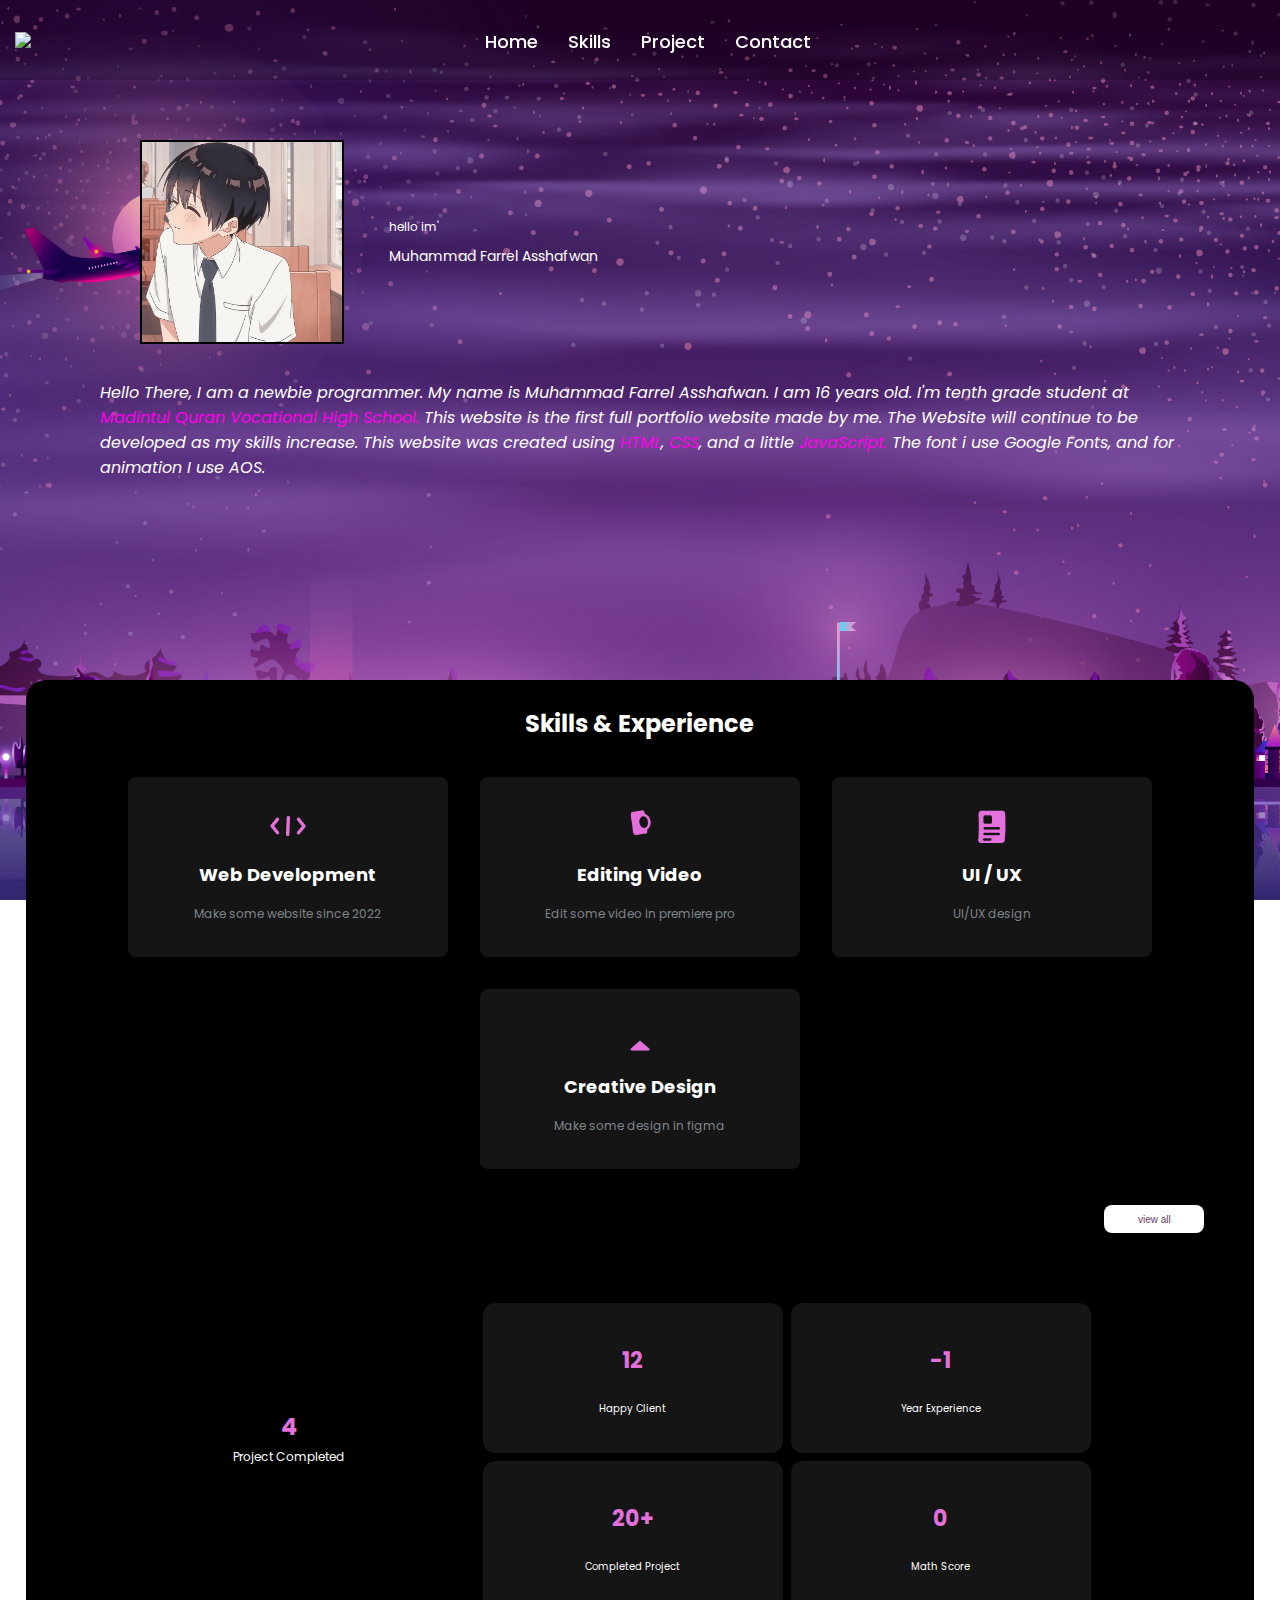
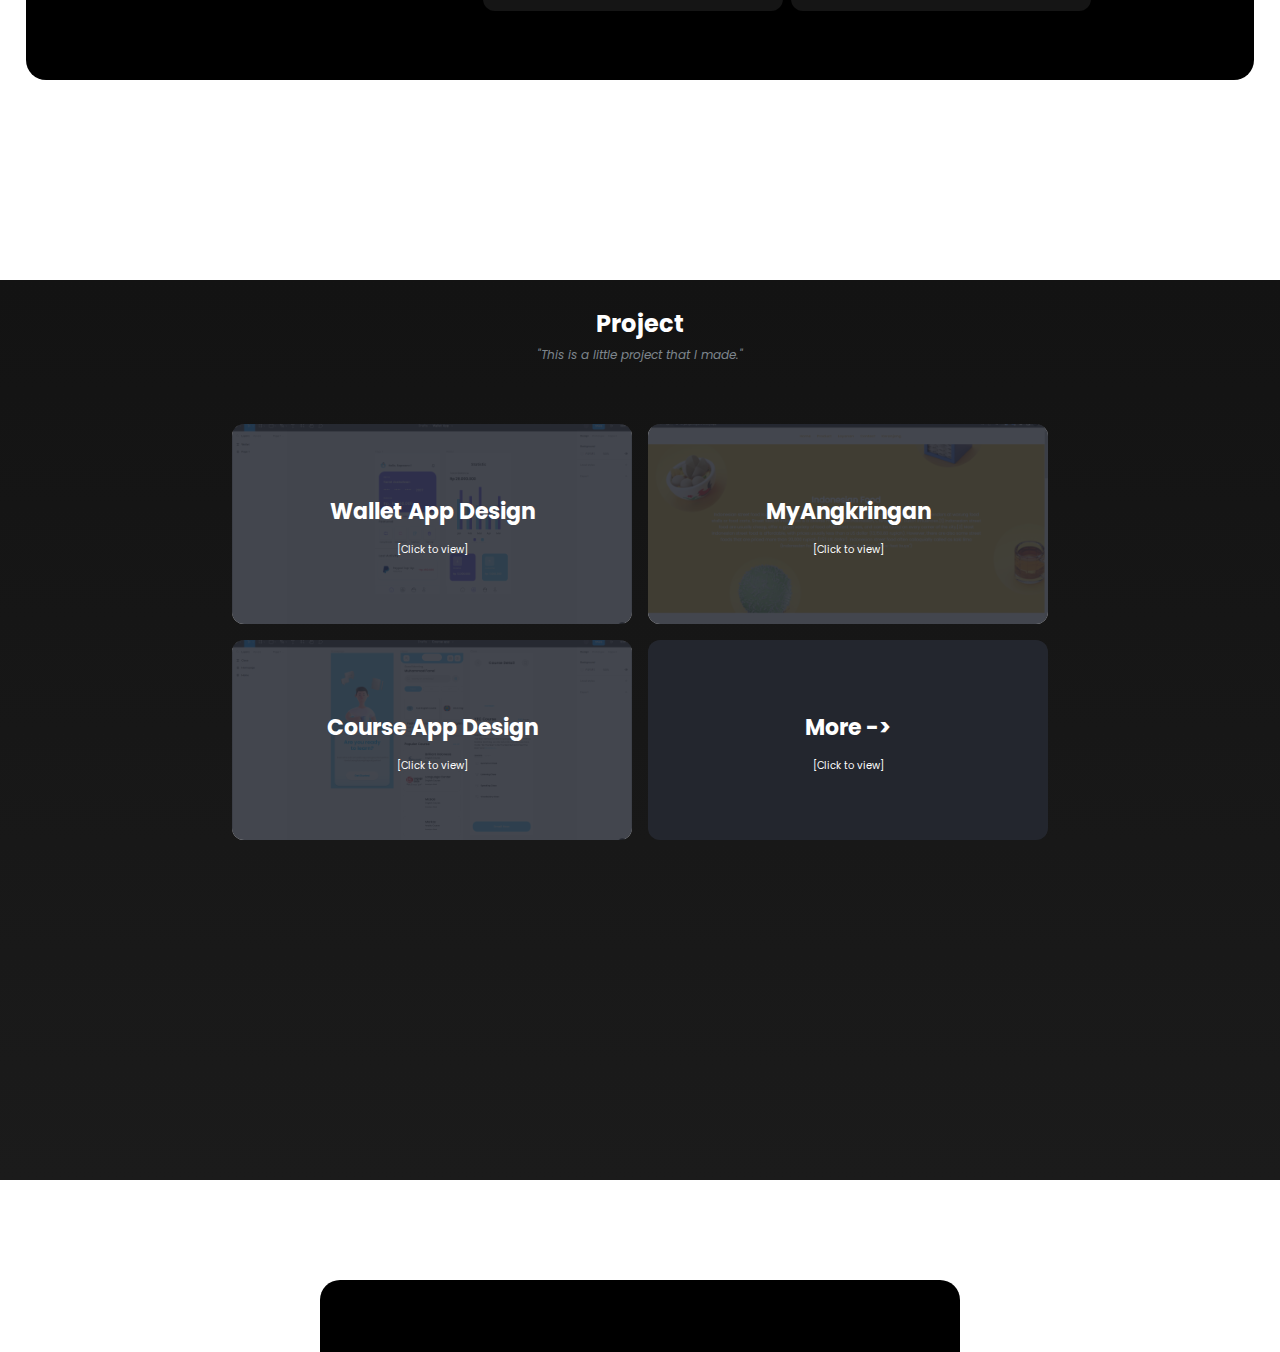
==== commit 243715e3: "0.3" ====
--- a/index.html
+++ b/index.html
@@ -21,7 +21,9 @@
                 <li><a href="#project">Project</a></li>
                 <li><a href="mailto:felixasshafwan1@gmail.com" target="_blank">Contact</a></li>
             </ul>
-            <i class="fa fa-bars"></i>
+            <a class="menu">
+                <i class="fa fa-bars" onclick=""></i>
+            </a>
         </nav>
     </div>
 
@@ -182,8 +184,9 @@
             <div class="pro-card ">
                 <div class="pro-konten courseapp">
                     <div class="pro-title">
-                        <a href="https://www.figma.com/file/1PpTtT7mvBvwA7afaP9ETp/Course-app?node-id=0%3A1&t=iumP52LBMfvbnWMj-0">
-                            <h1>Judul Pro</h1>
+                        <a
+                            href="https://www.figma.com/file/1PpTtT7mvBvwA7afaP9ETp/Course-app?node-id=0%3A1&t=iumP52LBMfvbnWMj-0">
+                            <h1>Course App Design</h1>
                             <p>[Click to view]</p>
                         </a>
                     </div>
@@ -222,6 +225,29 @@
     <script src="https://cdn.jsdelivr.net/npm/typed.js@2.0.12"></script>
     <script src="https://cdnjs.cloudflare.com/ajax/libs/gsap/3.11.4/gsap.min.js"></script>
 
+    <!-- <script>
+        function hamburgerMenu() {
+            var menu = document.getElementById("navigation");
+            if (menu.style.display === "block") {
+                menu.style.display = "none";
+            } else {
+                menu.style.display = "block";
+            }
+        }
+    </script> -->
+
+    <script>
+        let menu =  document.querySelector('.fa');
+        let ul = document.querySelector('.navigation')
+
+        menu.addEventListener('click', () => {
+            ul.classList.toggle('respon');
+            menu.classList.toggle('apaj');
+            
+
+        })
+    </script>
+
     <script type="text/javascript">
         window.addEventListener('scroll', function () {
             var header = document.querySelector('.wrapper');
@@ -263,10 +289,6 @@
         }
     </script>
 
-    <script>
-        document.getElementsByName
-    </script>
-
     <script src="script.js"></script>
 </body>
 
--- a/style.css
+++ b/style.css
@@ -71,6 +71,7 @@
   display: flex;
   flex-direction: row;
   justify-content: space-between;
+  padding: 0;
 }
 
 .navigation  li {
@@ -99,6 +100,12 @@
 
 .active:hover {
   color: white !important;
+}
+
+i.fa {
+  display:none;
+  color: white;
+  font-size: 24px;
 }
 
 /* about */
@@ -344,7 +351,6 @@
 }
 
 .pro-text {
-  padding-left: 20px;
   padding-top: 10px;
   text-align: center;
 }
@@ -624,6 +630,10 @@
 
   }
 
+  .navigation li a {
+    font-size: 16px;
+  }
+
   /* body */
 
   .about {
@@ -765,6 +775,14 @@
 
   }
 
+  .navigation li a {
+    font-size: 14px;
+  }
+
+  .wrapper.sticky ul li a {
+    font-size: 12px;
+  }
+
   /* body */
 
   .about {
@@ -1371,10 +1389,10 @@
   }
   .nama-p3 {
     text-align: start;
-    padding: 100px;
-    padding-top: 20px;
-    padding-bottom: 60px;
-    font-size: 10px;
+    padding: 60px;
+    padding-top: 30px;
+    padding-bottom: 40px;
+    font-size: 12px;
   }
 
   /* skills */
@@ -1500,11 +1518,37 @@
 
   }
 
+  i.fa{
+    display: block;
+  }
+
+  ul.navigation{
+    position: absolute;
+    flex-direction: column;
+    background: #000;
+    border-radius: 12px;
+    list-style-type: none;
+    padding: 0;
+    top: 70px;
+    width: 120px;
+    right: -120px;
+    transition: .5s;
+  }
+
+  ul.navigation.respon{
+    right: 10px;
+  }
+
   /* body */
 
   .about {
     height: 70vh;
   }
+
+  .about-konten {
+    padding: 140px 70px 0px 70px
+  }
+
 
   .about-konten img {
     width: 180px;
@@ -1524,7 +1568,7 @@
   }
   .nama-p3 {
     text-align: start;
-    padding: 100px;
+    padding: 60px;
     padding-top: 20px;
     padding-bottom: 60px;
     font-size: 12px;
@@ -1928,8 +1972,8 @@
   }
 
   .exp-konten {
-    width: 210px;
-    height: 120px;
+    width: 190px;
+    height: 100px;
   }
 
   .exp-konten h1 {
@@ -2005,7 +2049,181 @@
 
   .about-konten img {
     align-self: center;
-    width: 240px;
+    width: 230px;
+  }
+  .about-text{
+    align-self: start;
+    margin: 0;
+  }
+  .about-text h1 {
+    font-size: 18px;
+  }
+  .about-text p {
+    margin: 5px;
+  }
+  .nama-p {
+    font-size: 8px;
+  }
+  .nama-p2 {
+    font-size: 10px;
+  }
+  .nama-p3 {
+    margin-top: 3%;
+    text-align: start;
+    padding: 40px;
+    padding-top: 20px;
+    font-size: 10px;
+  }
+
+  /* skills */
+
+  .skills {
+    height: 1450px;
+  }
+
+  .skills-text h1 {
+    font-size: 20px;
+  }
+
+  .skills button {
+    width: 100px;
+    height: 28px;
+    font-size: 10px;
+  }
+
+  .card {
+    width: 280px;
+    height: 140px;
+  }
+
+  .card-body {
+    display: flex;
+    flex-wrap: wrap;
+    gap: 2rem;
+    margin: 20px 20px;
+    justify-content: center;
+  }
+
+  .card-konten h2 {
+    color: white;
+    font-size: 14px;
+  }
+  
+  .card-konten p {
+    font-size: 8px;
+    color: #7d858c;
+    margin: 2px;
+  }
+
+  .card-konten img {
+    width: 26px;
+    height: 26px;
+  }
+
+  /* exp */
+
+
+  .experience {
+    margin: 20px;
+  }
+
+  .exp-container {
+  }
+
+  .exp-card {
+    display: flex;
+    flex-direction: column;
+  }
+
+  .exp-card2 h1{
+    margin: 1px;
+    font-size: 16px;
+  }
+
+  .exp-card2 p {
+    margin: 2px;
+    font-size: 8px;
+  }
+
+  .exp-konten {
+    width: 220px;
+    height: 120px;
+  }
+
+  .exp-konten h1 {
+    font-size: 18px;
+  }
+
+  .exp-konten p {
+    font-size: 8px;
+  }
+
+  /* project */
+
+  .pro-card {
+    display: flex;
+    flex-direction: column;
+  }
+
+  .pro-text h1 {
+    font-size: 20px;
+  }
+
+  .pro-text p {
+    font-size: 10px;
+  }
+
+  .pro-konten {
+    width: 290px;
+    height: 140px;
+  }
+
+  .pro-konten h1 {
+    font-size: 18px;
+  }
+
+  .pro-konten p {
+    font-size: 6px;
+  }
+
+  /* footer */
+
+  .footer {
+    height: 8vh;
+  }
+
+  .social-media a {
+    font-size: 20px;
+  }
+
+
+
+}
+
+@media screen and (max-width: 390px){
+  .container-navbar {
+
+  }
+
+  /* body */
+
+  .about {
+    height: 90vh;
+  }
+
+  .about-konten {
+    display: flex;
+    flex-direction: column;
+    padding-top: 120px;
+    padding-left: 80px;
+    padding-right: 80px;
+    padding-bottom: 0;
+    gap: 10px;
+  }
+
+  .about-konten img {
+    align-self: center;
+    width: 200px;
   }
   .about-text{
     align-self: start;
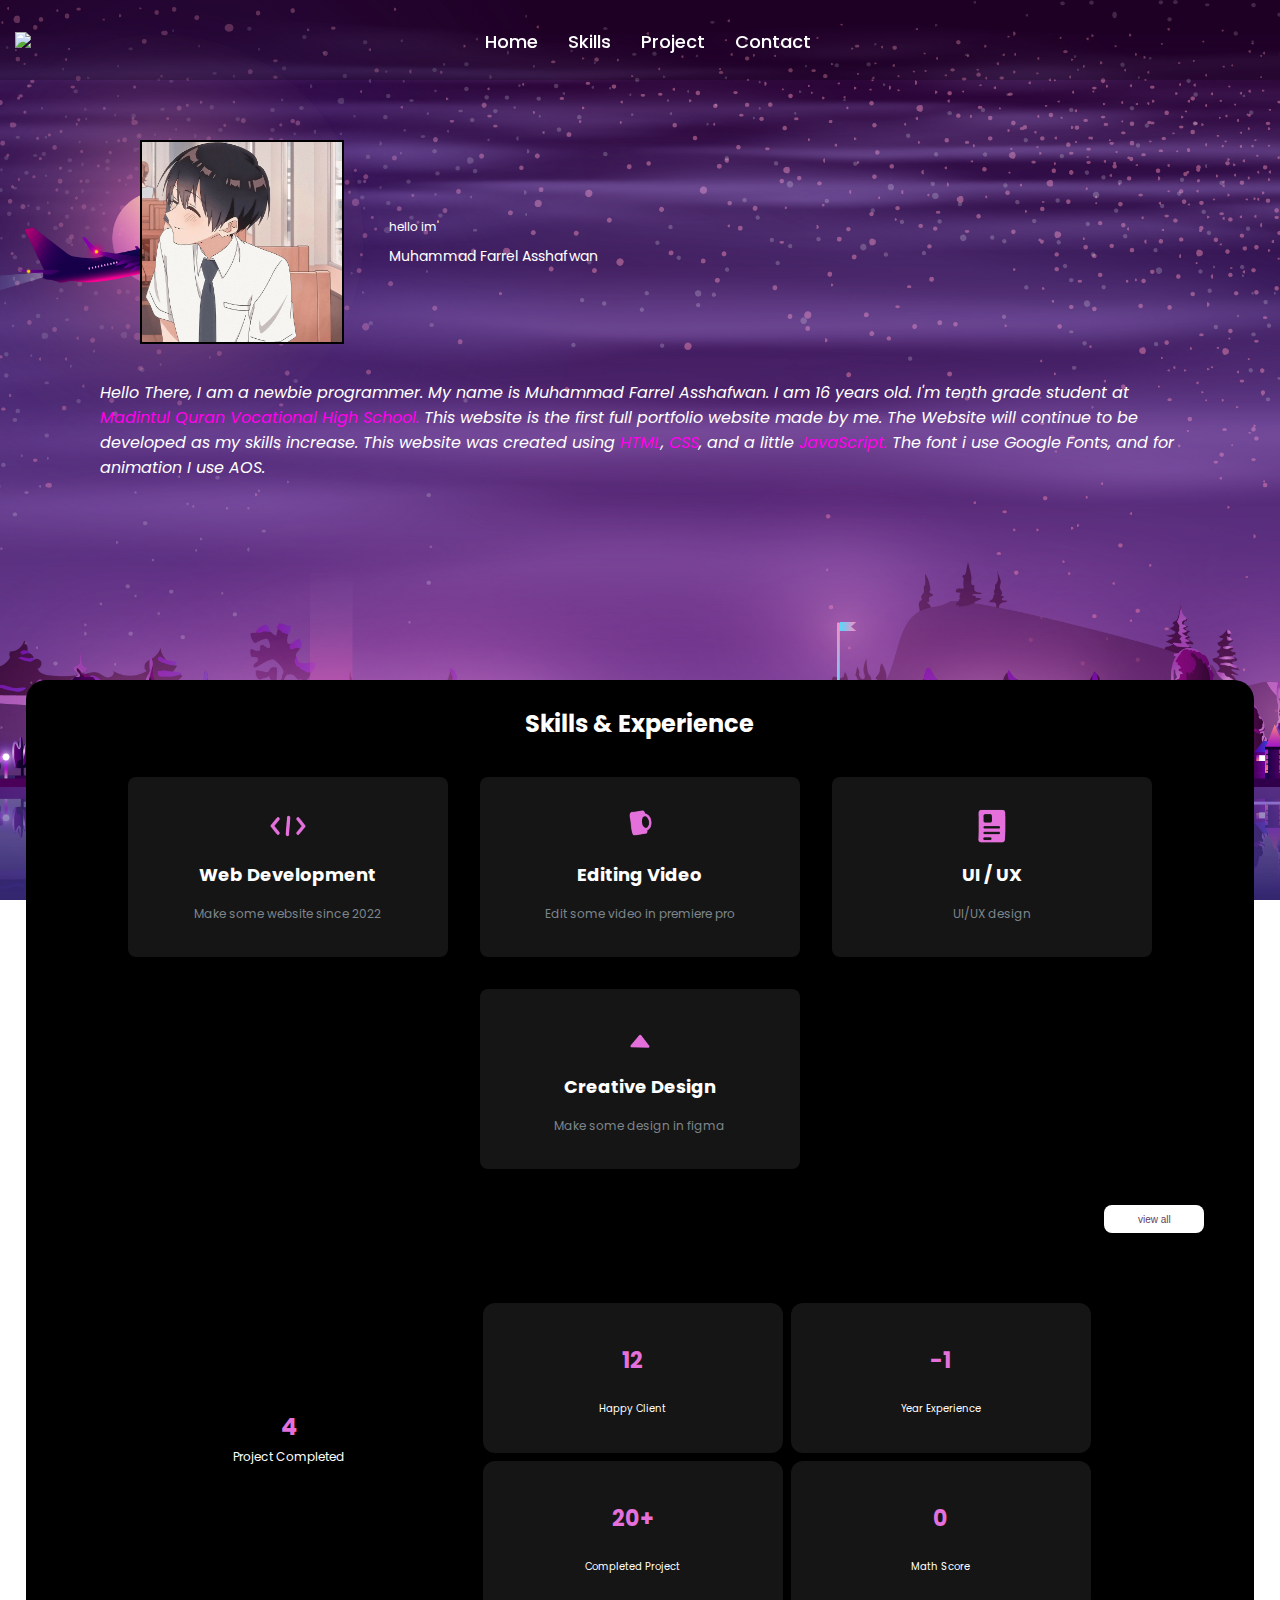
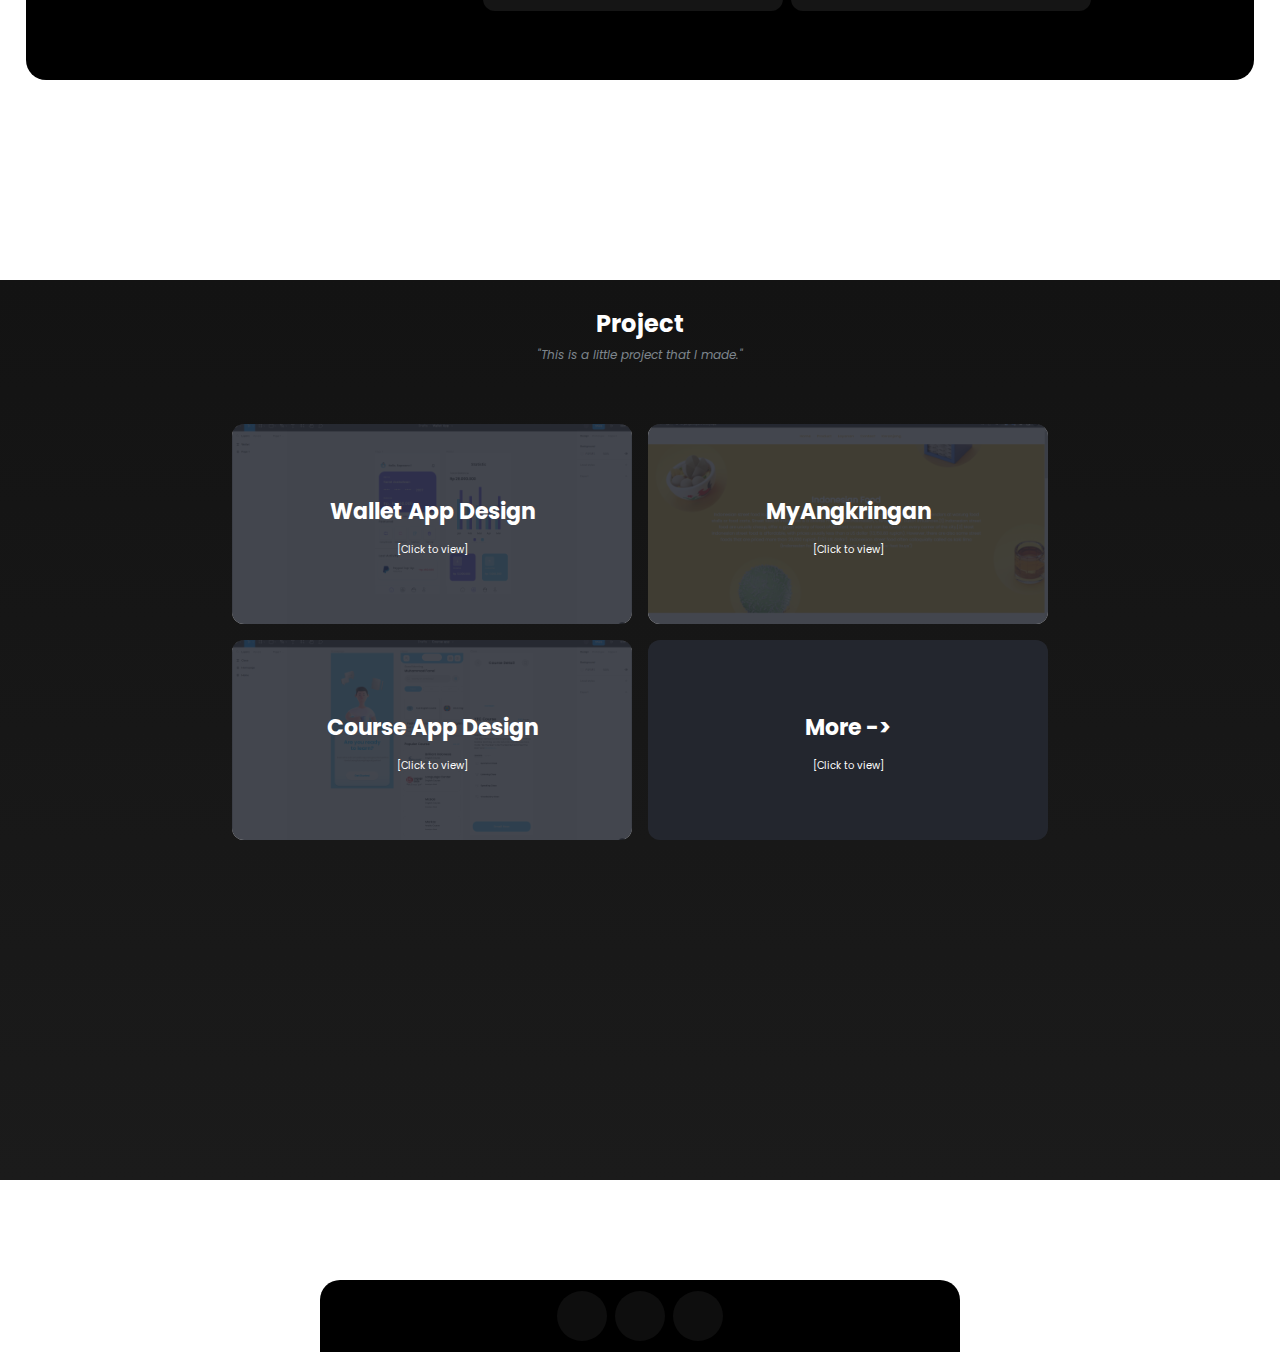
==== commit f2859bf0: "0.4" ====
--- a/index.html
+++ b/index.html
@@ -212,9 +212,9 @@
             <div class="foo-container">
                 <div class="foo-konten">
                     <div class="social-media">
-                        <a href="instagram.html"><i class="fa fa-instagram"></i></a>
-                        <a href=""><i class="fa fa-youtube-play"></i></a>
-                        <a href=""><i class="fa fa-github"></i></a>
+                        <a href="instagram.html"><ion-icon name="logo-instagram"></ion-icon></a>
+                        <a href="https://www.youtube.com/channel/UC9PfxTryTwuJdp8YnNZ777Q"><ion-icon name="logo-youtube"></ion-icon></i></a>
+                        <a href="https://github.com/Sapwannn"><ion-icon name="logo-github"></ion-icon></i></a>
                     </div>
                 </div>
             </div>
@@ -223,18 +223,8 @@
     <!-- script -->
 
     <script src="https://cdn.jsdelivr.net/npm/typed.js@2.0.12"></script>
-    <script src="https://cdnjs.cloudflare.com/ajax/libs/gsap/3.11.4/gsap.min.js"></script>
-
-    <!-- <script>
-        function hamburgerMenu() {
-            var menu = document.getElementById("navigation");
-            if (menu.style.display === "block") {
-                menu.style.display = "none";
-            } else {
-                menu.style.display = "block";
-            }
-        }
-    </script> -->
+    <script src="https://unpkg.com/ionicons@latest/dist/ionicons.js"></script>
+
 
     <script>
         let menu =  document.querySelector('.fa');
@@ -267,12 +257,12 @@
 
     <!-- do not copy -->
 
-    <!-- <script>
+    <script>
         document.oncontextmenu = function () {
             alert("Cieee yang mau inspect nii....");
             return false;
         }
-    </script> -->
+    </script>
 
 
     <!-- apekek -->
@@ -289,7 +279,7 @@
         }
     </script>
 
-    <script src="script.js"></script>
+    <script src="/"></script>
 </body>
 
 
--- a/style.css
+++ b/style.css
@@ -468,15 +468,19 @@
   display: flex;
   flex-direction: row;
   justify-content: space-evenly;
-  gap: 5px;
+  gap: 8px;
 }
 
 .social-media a {
+  display: flex;
+  justify-content: center;
+  align-items: center;
   text-decoration: none;
   color: white;
   font-size: 30px;
   background-color: #1b1b1b81;
   width: 50px;
+  height: 50px;
   border-radius: 60px;
   text-align: center;
 }
